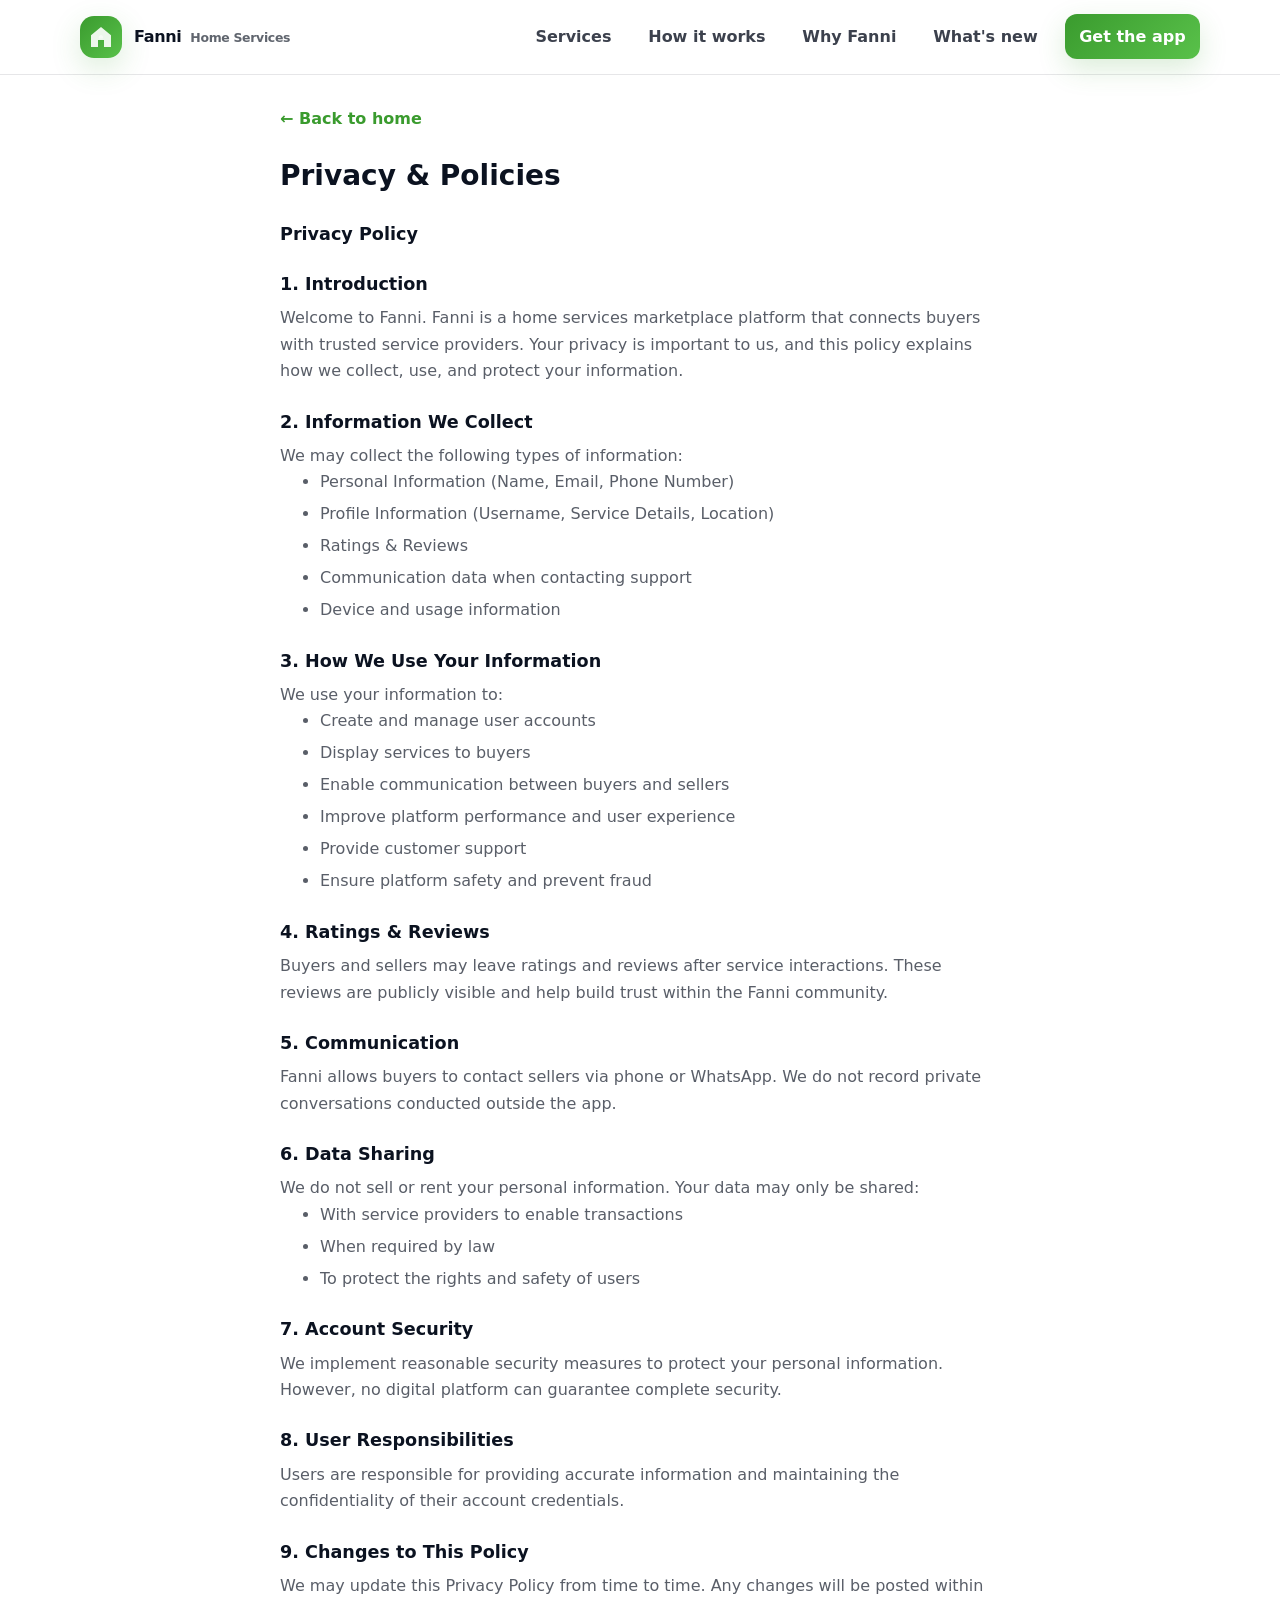
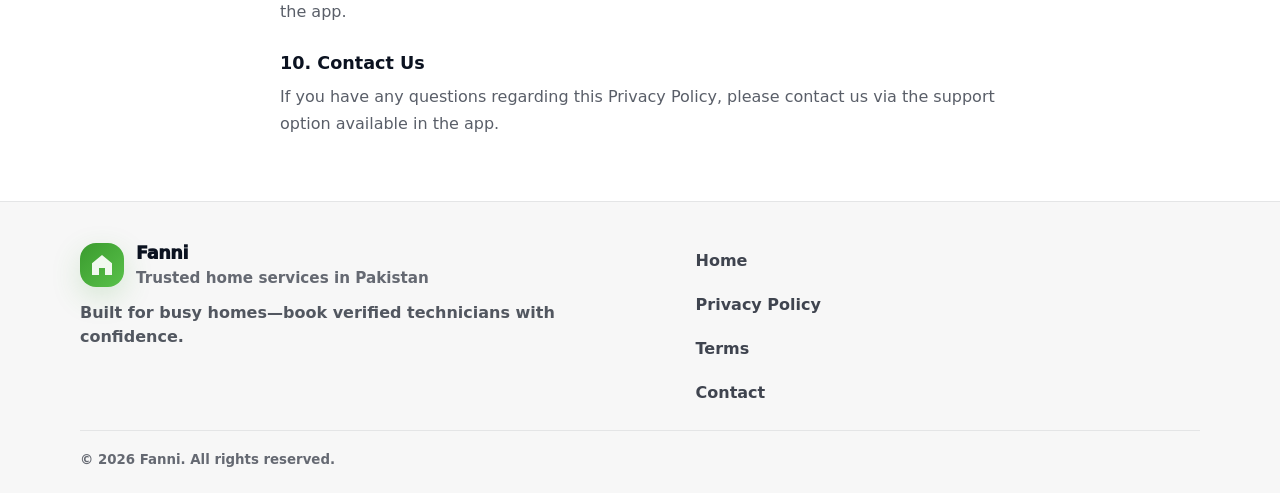
==== Fanni Landing Page/privacy.html @ 59217a23 "Update theme color and app download links; modify footer links for improved navigation" ====
<!doctype html>
<html lang="en">
  <head>
    <meta charset="utf-8" />
    <meta name="viewport" content="width=device-width, initial-scale=1" />
    <meta name="description" content="Fanni Privacy Policy – How we collect, use, and protect your information on our home services platform." />
    <meta name="author" content="Fanni" />
    <meta name="theme-color" content="#3A9B2E" />
    <title>Privacy &amp; Policies – Fanni</title>
    <link rel="stylesheet" href="./styles.css" />
    <link rel="icon" href="data:image/svg+xml,%3Csvg xmlns='http://www.w3.org/2000/svg' viewBox='0 0 64 64'%3E%3Cpath fill='%230B5FFF' d='M32 6 6 28v30h20V40h12v18h20V28z'/%3E%3Cpath fill='%23FF7A18' d='M27 36h10a5 5 0 1 0-10 0Z'/%3E%3C/svg%3E" />
    <style>
      .legal-page { padding: 2rem 0 4rem; }
      .legal-page .container { max-width: 720px; }
      .legal-page h1 { font-size: 1.75rem; margin: 0 0 1.5rem; font-weight: 800; }
      .legal-page .section-title { font-size: 1.1rem; font-weight: 700; margin: 1.5rem 0 0.5rem; color: var(--text); }
      .legal-page .section-text { margin: 0; color: var(--muted); line-height: 1.65; }
      .legal-page .section-text ul { margin: 0.5rem 0; padding-left: 1.25rem; }
      .legal-page .section-text li { margin-bottom: 0.35rem; }
      .legal-page .back-link { display: inline-flex; align-items: center; gap: 0.5rem; margin-bottom: 1.5rem; font-weight: 600; color: var(--blue); }
      .legal-page .back-link:hover { color: var(--blue-700); }
    </style>
  </head>
  <body>
    <header class="site-header">
      <div class="container header-inner">
        <a class="brand" href="index.html" aria-label="Fanni home">
          <span class="brand-mark" aria-hidden="true">
            <svg viewBox="0 0 24 24" role="img" focusable="false">
              <path d="M12 2 2 10.2V22h7v-7h6v7h7V10.2L12 2Z" fill="currentColor" opacity=".9" />
              <path d="M10.2 13.6h3.6a2.2 2.2 0 1 0-3.6 0Z" fill="currentColor" opacity=".55" />
            </svg>
          </span>
          <span class="brand-text">Fanni <span class="brand-tag">Home Services</span></span>
        </a>
        <nav class="nav" aria-label="Primary">
          <a href="index.html#services">Services</a>
          <a href="index.html#how">How it works</a>
          <a href="index.html#why">Why Fanni</a>
          <a href="index.html#offers">What's new</a>
          <a class="nav-cta" href="https://play.google.com/store/apps/details?id=com.fannipk.app" target="_blank" rel="noopener noreferrer">Get the app</a>
        </nav>
        <button class="nav-toggle" type="button" aria-label="Open menu" aria-expanded="false">
          <span aria-hidden="true"></span><span aria-hidden="true"></span><span aria-hidden="true"></span>
        </button>
      </div>
    </header>

    <main id="main" class="legal-page">
      <div class="container">
        <a href="index.html" class="back-link">← Back to home</a>
        <h1>Privacy &amp; Policies</h1>

        <h2 class="section-title">Privacy Policy</h2>

        <h3 class="section-title">1. Introduction</h3>
        <p class="section-text">
          Welcome to Fanni. Fanni is a home services marketplace platform that connects buyers with trusted service providers. Your privacy is important to us, and this policy explains how we collect, use, and protect your information.
        </p>

        <h3 class="section-title">2. Information We Collect</h3>
        <p class="section-text">We may collect the following types of information:</p>
        <ul class="section-text">
          <li>Personal Information (Name, Email, Phone Number)</li>
          <li>Profile Information (Username, Service Details, Location)</li>
          <li>Ratings &amp; Reviews</li>
          <li>Communication data when contacting support</li>
          <li>Device and usage information</li>
        </ul>

        <h3 class="section-title">3. How We Use Your Information</h3>
        <p class="section-text">We use your information to:</p>
        <ul class="section-text">
          <li>Create and manage user accounts</li>
          <li>Display services to buyers</li>
          <li>Enable communication between buyers and sellers</li>
          <li>Improve platform performance and user experience</li>
          <li>Provide customer support</li>
          <li>Ensure platform safety and prevent fraud</li>
        </ul>

        <h3 class="section-title">4. Ratings &amp; Reviews</h3>
        <p class="section-text">
          Buyers and sellers may leave ratings and reviews after service interactions. These reviews are publicly visible and help build trust within the Fanni community.
        </p>

        <h3 class="section-title">5. Communication</h3>
        <p class="section-text">
          Fanni allows buyers to contact sellers via phone or WhatsApp. We do not record private conversations conducted outside the app.
        </p>

        <h3 class="section-title">6. Data Sharing</h3>
        <p class="section-text">
          We do not sell or rent your personal information. Your data may only be shared:
        </p>
        <ul class="section-text">
          <li>With service providers to enable transactions</li>
          <li>When required by law</li>
          <li>To protect the rights and safety of users</li>
        </ul>

        <h3 class="section-title">7. Account Security</h3>
        <p class="section-text">
          We implement reasonable security measures to protect your personal information. However, no digital platform can guarantee complete security.
        </p>

        <h3 class="section-title">8. User Responsibilities</h3>
        <p class="section-text">
          Users are responsible for providing accurate information and maintaining the confidentiality of their account credentials.
        </p>

        <h3 class="section-title">9. Changes to This Policy</h3>
        <p class="section-text">
          We may update this Privacy Policy from time to time. Any changes will be posted within the app.
        </p>

        <h3 class="section-title">10. Contact Us</h3>
        <p class="section-text">
          If you have any questions regarding this Privacy Policy, please contact us via the support option available in the app.
        </p>
      </div>
    </main>

    <footer class="footer">
      <div class="container footer-inner">
        <div class="footer-brand">
          <div class="brand-row">
            <span class="brand-mark brand-mark-footer" aria-hidden="true">
              <svg viewBox="0 0 24 24" role="img" focusable="false"><path d="M12 2 2 10.2V22h7v-7h6v7h7V10.2L12 2Z" fill="currentColor" opacity=".92" /></svg>
            </span>
            <div>
              <div class="footer-name">Fanni</div>
              <div class="footer-sub">Trusted home services in Pakistan</div>
            </div>
          </div>
          <div class="footer-mini">Built for busy homes—book verified technicians with confidence.</div>
        </div>
        <div class="footer-links" aria-label="Footer links">
          <a href="index.html">Home</a>
          <a href="privacy.html" aria-current="page">Privacy Policy</a>
          <a href="terms.html">Terms</a>
          <a href="#">Contact</a>
        </div>
      </div>
      <div class="container footer-bottom">
        <small>© <span id="year">2026</span> Fanni. All rights reserved.</small>
      </div>
    </footer>

    <script>
      const year = document.getElementById("year");
      if (year) year.textContent = String(new Date().getFullYear());
      const toggle = document.querySelector(".nav-toggle");
      const nav = document.querySelector(".nav");
      if (toggle && nav) {
        toggle.addEventListener("click", () => {
          const open = nav.classList.toggle("open");
          toggle.setAttribute("aria-expanded", String(open));
          toggle.setAttribute("aria-label", open ? "Close menu" : "Open menu");
        });
      }
    </script>
  </body>
</html>
---- Fanni Landing Page/styles.css ----
:root{
  --bg: #ffffff;
  --text: #0b1220;
  --muted: rgba(11, 18, 32, .68);
  --border: rgba(11, 18, 32, .10);
  --shadow: 0 18px 60px rgba(2, 10, 28, .14);
  --blue: #3A9B2E;
  --blue-700: #1E6F17;
  --orange: #59C14A;
  --teal: #2DD4BF;
  --green: #4CAF50;
  --surface: rgba(255,255,255,.7);
  --surface-2: rgba(255,255,255,.92);
  --radius: 18px;
  --radius-lg: 26px;
  --container: 1120px;
}

*{ box-sizing: border-box; }
html{ scroll-behavior: smooth; }
body{
  margin: 0;
  color: var(--text);
  background: var(--bg);
  font-family: ui-sans-serif, system-ui, -apple-system, Segoe UI, Roboto, Helvetica, Arial, "Apple Color Emoji","Segoe UI Emoji";
  line-height: 1.5;
  text-rendering: optimizeLegibility;
}
img, svg{ display: block; max-width: 100%; }
a{ color: inherit; text-decoration: none; }

.container{
  width: min(100% - 2rem, var(--container));
  margin-inline: auto;
}

.skip-link{
  position: absolute;
  left: -999px;
  top: 8px;
  background: #fff;
  border: 1px solid var(--border);
  padding: .6rem .8rem;
  border-radius: 12px;
  box-shadow: var(--shadow);
  z-index: 1000;
}
.skip-link:focus{ left: 12px; }

/* Header */
.site-header{
  position: sticky;
  top: 0;
  z-index: 50;
  background: rgba(255,255,255,.72);
  backdrop-filter: blur(10px);
  border-bottom: 1px solid var(--border);
}
.header-inner{
  display: flex;
  align-items: center;
  gap: 1rem;
  padding: .9rem 0;
}
.brand{
  display: inline-flex;
  align-items: center;
  gap: .75rem;
  font-weight: 800;
  letter-spacing: -.02em;
}
.brand-mark{
  width: 42px;
  height: 42px;
  display: grid;
  place-items: center;
  color: #fff;
  background: linear-gradient(135deg, var(--blue), var(--orange));
  border-radius: 14px;
  box-shadow: 0 10px 30px rgba(58,155,46,.18);
}
.brand-mark svg{ width: 24px; height: 24px; }
.brand-text{ display: flex; align-items: baseline; gap: .55rem; }
.brand-tag{
  font-size: .78rem;
  font-weight: 700;
  color: rgba(11,18,32,.65);
}

.nav{
  margin-left: auto;
  display: flex;
  align-items: center;
  gap: 1.1rem;
  font-weight: 650;
  color: rgba(11,18,32,.8);
}
.nav a{
  padding: .55rem .6rem;
  border-radius: 12px;
  transition: background .18s ease, transform .18s ease, color .18s ease;
}
.nav a:hover{
  background: rgba(58,155,46,.08);
  color: rgba(30,111,23,.95);
}
.nav-cta{
  background: linear-gradient(135deg, var(--blue), var(--orange));
  color: #fff !important;
  padding: .65rem .9rem !important;
  box-shadow: 0 10px 28px rgba(58,155,46,.18);
}
.nav-cta:hover{ transform: translateY(-1px); }

.nav-toggle{
  display: none;
  margin-left: auto;
  width: 44px;
  height: 44px;
  border-radius: 14px;
  border: 1px solid var(--border);
  background: rgba(255,255,255,.85);
  box-shadow: 0 10px 26px rgba(2,10,28,.08);
  cursor: pointer;
}
.nav-toggle span{
  display: block;
  width: 18px;
  height: 2px;
  background: rgba(11,18,32,.78);
  margin: 4px auto;
  border-radius: 2px;
}

/* Hero */
.hero{
  position: relative;
  overflow: hidden;
  padding: 4.2rem 0 3.2rem;
}
.hero::before{
  content: "";
  position: absolute;
  inset: -20% -10% auto -10%;
  height: 540px;
  background:
    radial-gradient(800px 380px at 18% 18%, rgba(89,193,74,.22), transparent 60%),
    radial-gradient(900px 420px at 78% 22%, rgba(58,155,46,.22), transparent 60%),
    radial-gradient(700px 360px at 55% 65%, rgba(45,212,191,.18), transparent 60%);
  pointer-events: none;
}
.hero::after{
  content: "";
  position: absolute;
  inset: 0;
  background:
    linear-gradient(to bottom, rgba(255,255,255,0), rgba(255,255,255,.75) 70%, #fff);
  pointer-events: none;
}
.hero-grid{
  position: relative;
  z-index: 1;
  display: grid;
  grid-template-columns: 1.1fr .9fr;
  gap: 2.4rem;
  align-items: center;
}
.eyebrow{
  display: inline-flex;
  align-items: center;
  gap: .55rem;
  margin: 0 0 .75rem;
  padding: .35rem .7rem;
  background: rgba(58,155,46,.08);
  border: 1px solid rgba(58,155,46,.14);
  color: rgba(30,111,23,.92);
  border-radius: 999px;
  font-weight: 750;
  font-size: .92rem;
}
.hero h1{
  margin: 0 0 .7rem;
  font-size: clamp(2rem, 3.5vw, 3.3rem);
  line-height: 1.05;
  letter-spacing: -.03em;
}
.subheadline{
  margin: 0 0 1.4rem;
  color: var(--muted);
  font-size: 1.08rem;
  max-width: 52ch;
}
.hero-ctas{
  display: flex;
  gap: .9rem;
  align-items: center;
  flex-wrap: wrap;
  margin-bottom: 1rem;
}

.btn{
  display: inline-flex;
  align-items: center;
  justify-content: center;
  gap: .55rem;
  border-radius: 999px;
  padding: .9rem 1.15rem;
  font-weight: 800;
  border: 1px solid transparent;
  cursor: pointer;
  transition: transform .18s ease, box-shadow .18s ease, background .18s ease, border-color .18s ease;
  will-change: transform;
  white-space: nowrap;
}
.btn:active{ transform: translateY(0); }
.btn-primary{
  background: linear-gradient(135deg, var(--blue), var(--orange));
  color: #fff;
  box-shadow: 0 16px 44px rgba(58,155,46,.20);
}
.btn-primary:hover{ transform: translateY(-2px); box-shadow: 0 22px 60px rgba(58,155,46,.24); }
.btn-ghost{
  background: rgba(255,255,255,.72);
  border-color: var(--border);
  color: rgba(11,18,32,.9);
}
.btn-ghost:hover{ transform: translateY(-2px); border-color: rgba(58,155,46,.22); box-shadow: 0 14px 40px rgba(2,10,28,.10); }
.btn-invert{
  background: #fff;
  color: rgba(30,111,23,.95);
  border-color: rgba(255,255,255,.2);
}
.btn-invert:hover{ transform: translateY(-2px); box-shadow: 0 22px 60px rgba(0,0,0,.18); }
.btn-arrow{ font-weight: 900; }
.on-dark{
  background: rgba(255,255,255,.12);
  border-color: rgba(255,255,255,.22);
  color: #fff;
}
.on-dark:hover{ background: rgba(255,255,255,.16); border-color: rgba(255,255,255,.28); }

.store-row{
  display: flex;
  gap: .9rem;
  flex-wrap: wrap;
  margin: 1.1rem 0 1rem;
}
.store-badge{
  display: inline-flex;
  align-items: center;
  gap: .7rem;
  padding: .75rem .9rem;
  border-radius: 16px;
  background: rgba(255,255,255,.78);
  border: 1px solid var(--border);
  box-shadow: 0 16px 46px rgba(2,10,28,.08);
  transition: transform .18s ease, box-shadow .18s ease, border-color .18s ease;
}
.store-badge:hover{
  transform: translateY(-2px);
  border-color: rgba(58,155,46,.22);
  box-shadow: 0 20px 56px rgba(2,10,28,.10);
}
.store-badge.is-disabled{
  opacity: .58;
  filter: saturate(.75);
  cursor: not-allowed;
  pointer-events: none;
}
.store-badge.is-disabled:hover{
  transform: none;
  border-color: var(--border);
  box-shadow: 0 16px 46px rgba(2,10,28,.08);
}
.store-icon{
  width: 34px;
  height: 34px;
  display: grid;
  place-items: center;
  border-radius: 12px;
  color: rgba(11,18,32,.86);
  background: linear-gradient(135deg, rgba(58,155,46,.12), rgba(89,193,74,.12));
  border: 1px solid rgba(11,18,32,.10);
}
.store-icon svg{ width: 20px; height: 20px; }
.store-text{ display: grid; line-height: 1.05; }
.store-top{ font-size: .76rem; color: rgba(11,18,32,.62); font-weight: 700; }
.store-bottom{ font-size: 1rem; font-weight: 900; letter-spacing: -.01em; }

.trust-row{
  display: flex;
  flex-wrap: wrap;
  gap: .55rem;
}
.trust-pill{
  display: inline-flex;
  align-items: center;
  gap: .5rem;
  padding: .45rem .7rem;
  border: 1px solid var(--border);
  border-radius: 999px;
  background: rgba(255,255,255,.72);
  font-weight: 750;
  font-size: .92rem;
  color: rgba(11,18,32,.82);
}
.dot{ width: 10px; height: 10px; border-radius: 999px; display: inline-block; }
.dot-orange{ background: var(--orange); }
.dot-blue{ background: var(--blue); }
.dot-green{ background: var(--green); }
.muted{ color: rgba(11,18,32,.6); font-weight: 700; }
.star{ color: var(--orange); margin-right: .2rem; }

.hero-visual{
  position: relative;
}
.visual-card{
  border-radius: var(--radius-lg);
  background: rgba(255,255,255,.7);
  border: 1px solid rgba(11,18,32,.10);
  box-shadow: var(--shadow);
  overflow: hidden;
  transform: translateY(0);
  animation: floaty 7s ease-in-out infinite;
}
.visual-top{
  display: flex;
  align-items: center;
  justify-content: space-between;
  padding: 1rem 1rem .7rem;
}
.status-pill{
  display: inline-flex;
  align-items: center;
  gap: .4rem;
  padding: .35rem .6rem;
  border-radius: 999px;
  font-weight: 850;
  font-size: .85rem;
  color: rgba(30,111,23,.95);
  background: rgba(58,155,46,.10);
  border: 1px solid rgba(58,155,46,.16);
}
.rating{
  font-weight: 900;
  color: rgba(11,18,32,.88);
  font-size: .95rem;
}
.visual-illus{
  padding: 0 1rem 1rem;
}
.visual-bottom{
  display: grid;
  grid-template-columns: repeat(3, 1fr);
  gap: .7rem;
  padding: 0 1rem 1rem;
}
.mini-card{
  border-radius: 16px;
  padding: .75rem .75rem;
  background: rgba(255,255,255,.84);
  border: 1px solid rgba(11,18,32,.10);
}
.mini-title{
  font-weight: 800;
  font-size: .78rem;
  color: rgba(11,18,32,.62);
}
.mini-value{
  font-weight: 950;
  letter-spacing: -.02em;
  margin-top: .2rem;
}

@keyframes floaty{
  0%,100%{ transform: translateY(0); }
  50%{ transform: translateY(-8px); }
}

/* Sections */
.section{
  padding: 4rem 0;
}
.section-alt{
  background:
    radial-gradient(900px 420px at 20% 30%, rgba(58,155,46,.08), transparent 60%),
    radial-gradient(900px 420px at 80% 20%, rgba(89,193,74,.07), transparent 60%),
    linear-gradient(#fff, #fff);
  border-top: 1px solid rgba(11,18,32,.06);
  border-bottom: 1px solid rgba(11,18,32,.06);
}
.section-head{
  display: grid;
  gap: .5rem;
  margin-bottom: 1.5rem;
}
.section-head h2{
  margin: 0;
  font-size: clamp(1.6rem, 2.6vw, 2.15rem);
  line-height: 1.15;
  letter-spacing: -.02em;
}
.section-head p{
  margin: 0;
  color: var(--muted);
  max-width: 70ch;
}

.cards{
  display: grid;
  gap: 1rem;
}
.services-grid{
  grid-template-columns: repeat(auto-fit, minmax(190px, 1fr));
}
.card{
  border-radius: var(--radius);
  padding: 1.1rem 1rem;
  background: rgba(255,255,255,.84);
  border: 1px solid rgba(11,18,32,.10);
  box-shadow: 0 18px 54px rgba(2,10,28,.07);
  transition: transform .18s ease, box-shadow .18s ease, border-color .18s ease;
}
.card:hover{
  transform: translateY(-4px);
  border-color: rgba(58,155,46,.22);
  box-shadow: 0 24px 66px rgba(2,10,28,.10);
}
.card-icon{
  width: 46px;
  height: 46px;
  border-radius: 16px;
  display: grid;
  place-items: center;
  color: rgba(255,255,255,.98);
  background: linear-gradient(135deg, var(--blue), var(--orange));
  margin-bottom: .75rem;
}
.card-icon svg{ width: 26px; height: 26px; }
.card h3{ margin: 0 0 .35rem; font-size: 1.05rem; letter-spacing: -.01em; }
.card p{ margin: 0; color: rgba(11,18,32,.68); font-weight: 600; font-size: .95rem; }

.inline-cta{
  margin-top: 1.6rem;
  border-radius: var(--radius-lg);
  padding: 1.2rem 1.2rem;
  border: 1px solid rgba(11,18,32,.10);
  background: linear-gradient(135deg, rgba(58,155,46,.10), rgba(89,193,74,.10));
  display: flex;
  align-items: center;
  justify-content: space-between;
  gap: 1rem;
  flex-wrap: wrap;
}
.inline-cta h3{ margin: 0; letter-spacing: -.02em; }
.inline-cta p{ margin: .25rem 0 0; color: rgba(11,18,32,.68); font-weight: 650; }

.steps{
  display: grid;
  grid-template-columns: repeat(3, 1fr);
  gap: 1rem;
}
.step{
  border-radius: var(--radius-lg);
  padding: 1.25rem 1.1rem;
  border: 1px solid rgba(11,18,32,.10);
  background: rgba(255,255,255,.86);
  box-shadow: 0 18px 54px rgba(2,10,28,.06);
  transition: transform .18s ease, border-color .18s ease, box-shadow .18s ease;
}
.step:hover{
  transform: translateY(-4px);
  border-color: rgba(58,155,46,.22);
  box-shadow: 0 24px 66px rgba(2,10,28,.09);
}
.step-icon{
  width: 52px;
  height: 52px;
  border-radius: 18px;
  display: grid;
  place-items: center;
  color: #fff;
  background: linear-gradient(135deg, var(--blue-700), var(--teal));
  margin-bottom: .8rem;
}
.step-icon svg{ width: 28px; height: 28px; }
.step h3{ margin: 0 0 .35rem; letter-spacing: -.01em; }
.step p{ margin: 0; color: rgba(11,18,32,.68); font-weight: 650; }

.split{
  display: grid;
  grid-template-columns: 1fr 1fr;
  gap: 1.4rem;
  align-items: start;
}
.features{ display: grid; gap: 1rem; }
.feature{
  display: grid;
  grid-template-columns: 54px 1fr;
  gap: .9rem;
  align-items: start;
  padding: 1.05rem 1rem;
  border-radius: var(--radius-lg);
  border: 1px solid rgba(11,18,32,.10);
  background: rgba(255,255,255,.86);
  box-shadow: 0 18px 54px rgba(2,10,28,.06);
}
.feature-icon{
  width: 54px;
  height: 54px;
  border-radius: 18px;
  display: grid;
  place-items: center;
  color: #fff;
  background: linear-gradient(135deg, var(--blue), var(--orange));
}
.feature-icon svg{ width: 30px; height: 30px; }
.feature h3{ margin: 0 0 .25rem; letter-spacing: -.01em; }
.feature p{ margin: 0; color: rgba(11,18,32,.68); font-weight: 650; }

.testimonials{
  display: grid;
  gap: 1rem;
}
.quote{
  border-radius: var(--radius-lg);
  padding: 1.15rem 1.1rem;
  border: 1px solid rgba(11,18,32,.10);
  background: rgba(255,255,255,.86);
  box-shadow: 0 18px 54px rgba(2,10,28,.06);
}
.quote p{
  margin: 0 0 .9rem;
  color: rgba(11,18,32,.78);
  font-weight: 650;
}
.quote-meta{
  display: grid;
  grid-template-columns: 44px 1fr;
  gap: .75rem;
  align-items: center;
}
.avatar{
  width: 44px;
  height: 44px;
  border-radius: 16px;
  display: grid;
  place-items: center;
  font-weight: 950;
  color: rgba(30,111,23,.95);
  background: linear-gradient(135deg, rgba(58,155,46,.14), rgba(89,193,74,.14));
  border: 1px solid rgba(11,18,32,.10);
}
.quote-name{ font-weight: 900; letter-spacing: -.01em; }
.quote-sub{ color: rgba(11,18,32,.62); font-weight: 750; font-size: .9rem; }

/* Promo */
.promo{
  padding: 3rem 0;
  background: linear-gradient(135deg, rgba(30,111,23,.95), rgba(58,155,46,.95) 55%, rgba(89,193,74,.95));
  color: #fff;
}
.promo-inner{
  display: grid;
  grid-template-columns: auto 1fr auto;
  align-items: center;
  gap: 1.2rem;
}
.promo-badge{
  display: inline-flex;
  align-items: center;
  justify-content: center;
  padding: .45rem .7rem;
  border-radius: 999px;
  font-weight: 900;
  background: rgba(255,255,255,.14);
  border: 1px solid rgba(255,255,255,.22);
}
.promo-copy h2{ margin: 0 0 .35rem; letter-spacing: -.02em; line-height: 1.15; }
.promo-copy p{ margin: 0; color: rgba(255,255,255,.86); font-weight: 650; max-width: 72ch; }
.promo-actions{
  display: flex;
  align-items: center;
  gap: .8rem;
  flex-wrap: wrap;
  justify-content: flex-end;
}

/* CTA */
.cta{
  background:
    radial-gradient(800px 420px at 15% 20%, rgba(89,193,74,.10), transparent 60%),
    radial-gradient(900px 480px at 80% 60%, rgba(58,155,46,.10), transparent 60%),
    linear-gradient(#fff, #fff);
}
.cta-inner{
  display: grid;
  grid-template-columns: 1.1fr .9fr;
  gap: 1.2rem;
  align-items: start;
}
.cta-copy h2{ margin: 0 0 .6rem; letter-spacing: -.02em; line-height: 1.15; }
.cta-copy p{ margin: 0 0 1rem; color: var(--muted); font-weight: 650; max-width: 70ch; }
.cta-buttons{
  display: flex;
  gap: .8rem;
  flex-wrap: wrap;
}
.newsletter{
  border-radius: var(--radius-lg);
  padding: 1.2rem 1.1rem;
  border: 1px solid rgba(11,18,32,.10);
  background: rgba(255,255,255,.88);
  box-shadow: 0 18px 54px rgba(2,10,28,.06);
}
.newsletter h3{ margin: 0 0 .25rem; letter-spacing: -.02em; }
.newsletter p{ margin: 0 0 .8rem; color: rgba(11,18,32,.68); font-weight: 650; }
.newsletter-row{
  display: flex;
  gap: .7rem;
  align-items: center;
}
input[type="email"]{
  flex: 1;
  min-width: 200px;
  padding: .9rem 1rem;
  border-radius: 16px;
  border: 1px solid rgba(11,18,32,.14);
  background: rgba(255,255,255,.92);
  font-weight: 700;
  outline: none;
  transition: border-color .18s ease, box-shadow .18s ease;
}
input[type="email"]:focus{
  border-color: rgba(58,155,46,.36);
  box-shadow: 0 0 0 4px rgba(58,155,46,.12);
}
.newsletter-note{
  margin: .8rem 0 0;
  font-size: .92rem;
  color: rgba(11,18,32,.6);
}

.sr-only{
  position: absolute;
  width: 1px;
  height: 1px;
  padding: 0;
  margin: -1px;
  overflow: hidden;
  clip: rect(0,0,0,0);
  border: 0;
}

/* Footer */
.footer{
  border-top: 1px solid rgba(11,18,32,.08);
  background: rgba(2,10,28,.03);
  padding: 2.4rem 0 1.4rem;
}
.footer-inner{
  display: grid;
  grid-template-columns: 1.2fr 1fr auto;
  gap: 1.2rem;
  align-items: start;
}
.brand-row{ display: flex; align-items: center; gap: .75rem; }
.brand-mark-footer{
  width: 44px;
  height: 44px;
  border-radius: 16px;
  display: grid;
  place-items: center;
  color: #fff;
  background: linear-gradient(135deg, var(--blue), var(--orange));
}
.footer-name{ font-weight: 950; letter-spacing: -.02em; font-size: 1.1rem; }
.footer-sub{ color: rgba(11,18,32,.62); font-weight: 700; font-size: .95rem; }
.footer-mini{ margin-top: .75rem; color: rgba(11,18,32,.7); font-weight: 650; max-width: 50ch; }
.footer-links{
  display: grid;
  gap: .55rem;
  align-content: start;
  justify-items: start;
  padding-top: .2rem;
  font-weight: 750;
  color: rgba(11,18,32,.78);
}
.footer-links a{
  padding: .35rem .4rem;
  border-radius: 12px;
  transition: background .18s ease, color .18s ease;
}
.footer-links a:hover{
  background: rgba(58,155,46,.08);
  color: rgba(30,111,23,.95);
}
.social{
  display: flex;
  gap: .6rem;
  justify-content: flex-end;
}
.social-icon{
  width: 44px;
  height: 44px;
  display: grid;
  place-items: center;
  border-radius: 16px;
  border: 1px solid rgba(11,18,32,.12);
  background: rgba(255,255,255,.78);
  color: rgba(11,18,32,.82);
  box-shadow: 0 16px 46px rgba(2,10,28,.06);
  transition: transform .18s ease, border-color .18s ease, box-shadow .18s ease;
}
.social-icon:hover{
  transform: translateY(-2px);
  border-color: rgba(58,155,46,.22);
  box-shadow: 0 20px 56px rgba(2,10,28,.09);
}
.social-icon svg{ width: 22px; height: 22px; }
.footer-bottom{
  margin-top: 1.2rem;
  padding-top: 1rem;
  border-top: 1px solid rgba(11,18,32,.08);
  color: rgba(11,18,32,.62);
  font-weight: 650;
}

/* Responsive */
@media (max-width: 980px){
  .hero-grid{ grid-template-columns: 1fr; }
  .hero{ padding: 3.4rem 0 2.6rem; }
  .visual-card{ animation: none; }
  .steps{ grid-template-columns: 1fr; }
  .split{ grid-template-columns: 1fr; }
  .promo-inner{ grid-template-columns: 1fr; }
  .promo-actions{ justify-content: flex-start; }
  .cta-inner{ grid-template-columns: 1fr; }
  .footer-inner{ grid-template-columns: 1fr; }
  .social{ justify-content: flex-start; }
}

@media (max-width: 760px){
  .nav-toggle{ display: inline-grid; place-items: center; }
  .nav{
    position: absolute;
    top: 70px;
    left: 1rem;
    right: 1rem;
    background: rgba(255,255,255,.92);
    border: 1px solid rgba(11,18,32,.12);
    border-radius: 18px;
    box-shadow: var(--shadow);
    padding: .7rem;
    display: none;
    flex-direction: column;
    align-items: stretch;
    gap: .2rem;
  }
  .nav.open{ display: flex; }
  .nav a{ padding: .75rem .85rem; }
  .nav-cta{ text-align: center; }
  .brand-tag{ display: none; }
  .visual-bottom{ grid-template-columns: 1fr; }
  .newsletter-row{ flex-direction: column; align-items: stretch; }
  .btn{ width: fit-content; }
}

@media (prefers-reduced-motion: reduce){
  html{ scroll-behavior: auto; }
  *{
    animation-duration: .001ms !important;
    animation-iteration-count: 1 !important;
    transition-duration: .001ms !important;
  }
}
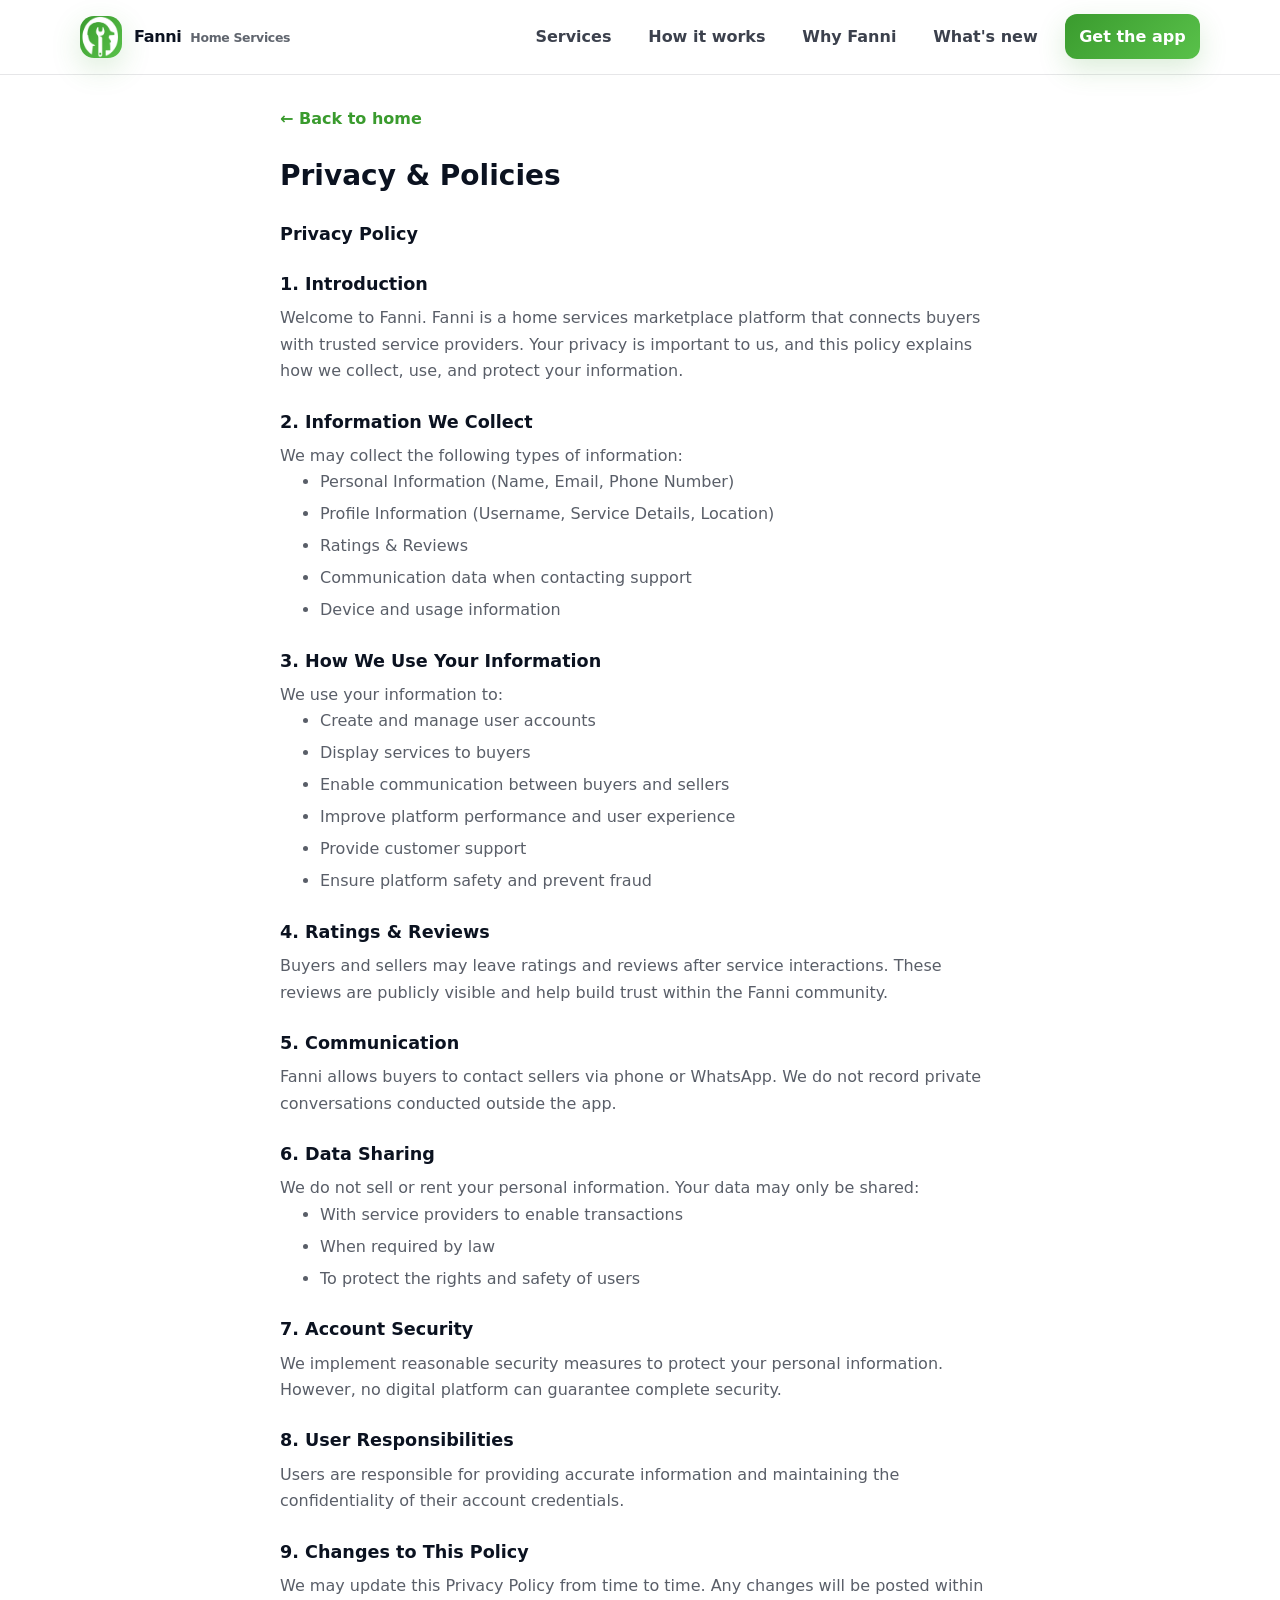
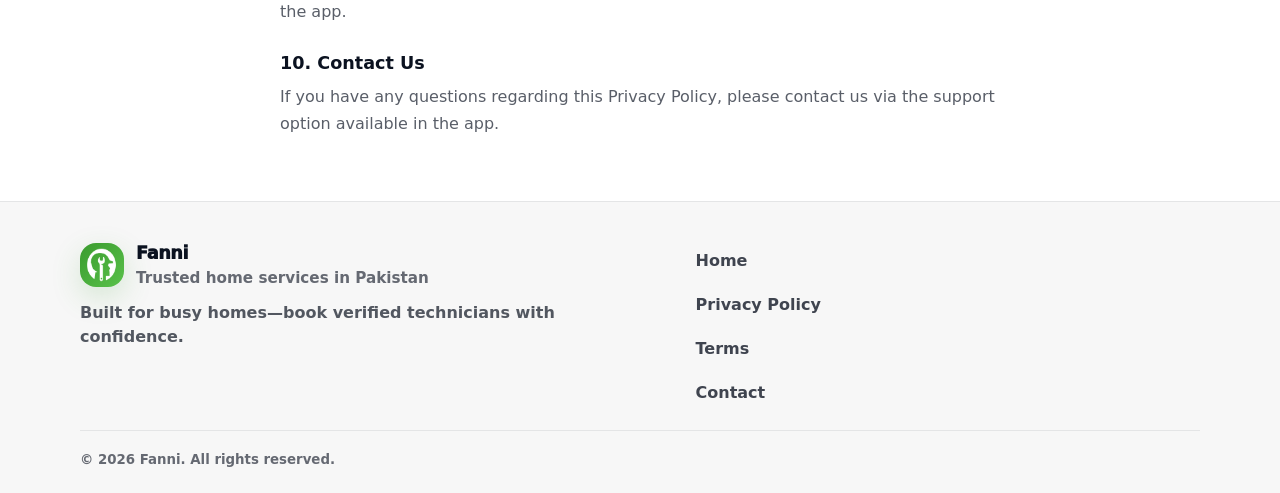
==== commit cdef312d: "Add logo1.png and update favicon links in HTML files to use the new logo" ====
--- a/Fanni Landing Page/privacy.html
+++ b/Fanni Landing Page/privacy.html
@@ -8,7 +8,8 @@
     <meta name="theme-color" content="#3A9B2E" />
     <title>Privacy &amp; Policies – Fanni</title>
     <link rel="stylesheet" href="./styles.css" />
-    <link rel="icon" href="data:image/svg+xml,%3Csvg xmlns='http://www.w3.org/2000/svg' viewBox='0 0 64 64'%3E%3Cpath fill='%230B5FFF' d='M32 6 6 28v30h20V40h12v18h20V28z'/%3E%3Cpath fill='%23FF7A18' d='M27 36h10a5 5 0 1 0-10 0Z'/%3E%3C/svg%3E" />
+    <link rel="icon" type="image/png" href="./logo1.png" />
+    <link rel="apple-touch-icon" href="./logo1.png" />
     <style>
       .legal-page { padding: 2rem 0 4rem; }
       .legal-page .container { max-width: 720px; }
@@ -26,10 +27,7 @@
       <div class="container header-inner">
         <a class="brand" href="index.html" aria-label="Fanni home">
           <span class="brand-mark" aria-hidden="true">
-            <svg viewBox="0 0 24 24" role="img" focusable="false">
-              <path d="M12 2 2 10.2V22h7v-7h6v7h7V10.2L12 2Z" fill="currentColor" opacity=".9" />
-              <path d="M10.2 13.6h3.6a2.2 2.2 0 1 0-3.6 0Z" fill="currentColor" opacity=".55" />
-            </svg>
+            <img src="./logo1.png" alt="" width="42" height="42" />
           </span>
           <span class="brand-text">Fanni <span class="brand-tag">Home Services</span></span>
         </a>
@@ -126,7 +124,7 @@
         <div class="footer-brand">
           <div class="brand-row">
             <span class="brand-mark brand-mark-footer" aria-hidden="true">
-              <svg viewBox="0 0 24 24" role="img" focusable="false"><path d="M12 2 2 10.2V22h7v-7h6v7h7V10.2L12 2Z" fill="currentColor" opacity=".92" /></svg>
+              <img src="./logo1.png" alt="" width="34" height="34" />
             </span>
             <div>
               <div class="footer-name">Fanni</div>
